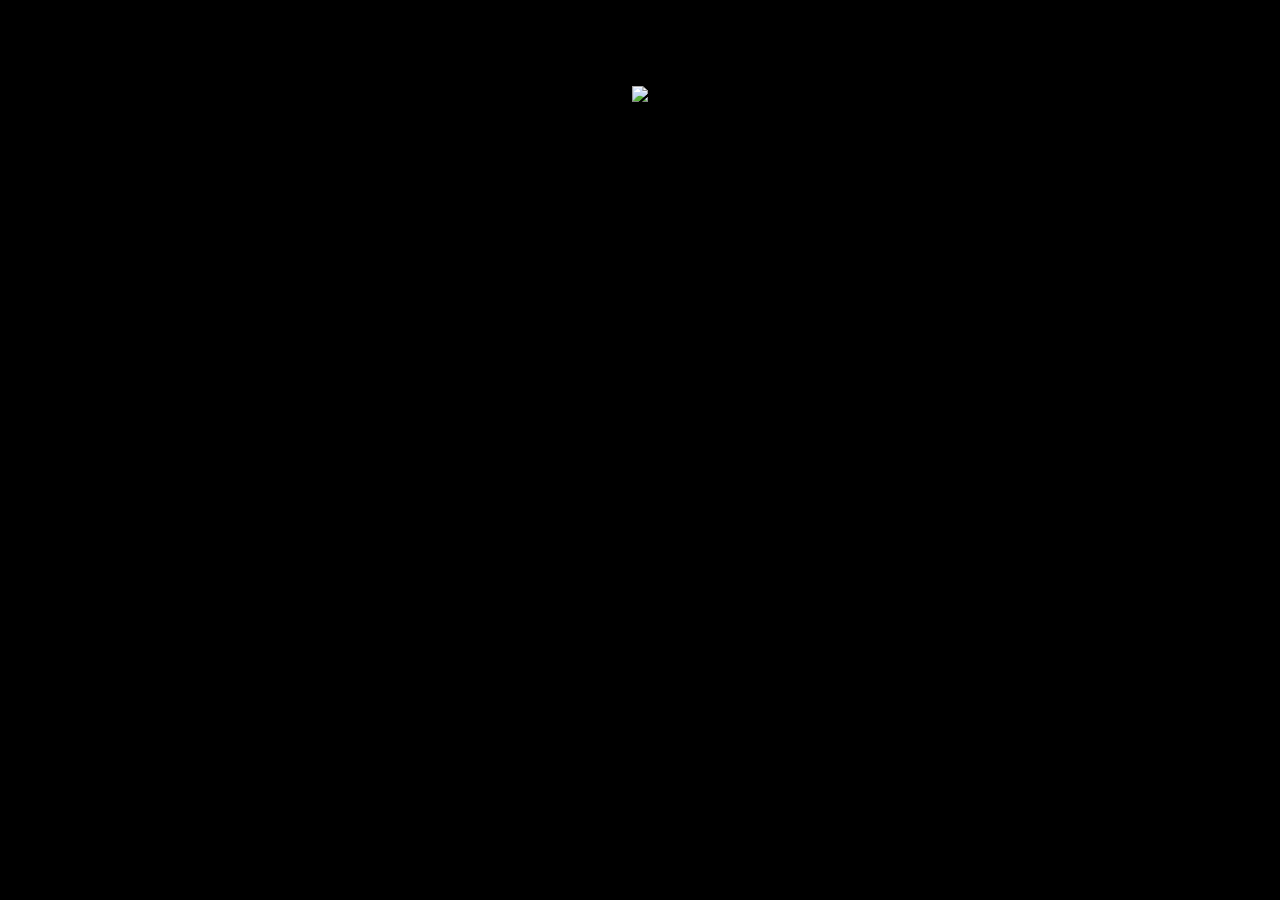
==== csmpixels.html @ 22ea5070 "Create csmpixels.html" ====
<!DOCTYPE html>
<html>
<head>
<style>
body {background-color:black;color:lightgreen;}
h1 {text-align:center;}
h2 {text-align:center;background-color:lightgreen;color:black;}
h3 {text-align:center;color:green;}
a {color:orange;}
</style>
</head>
<body>

<div>
<p><br>&nbsp;<br>&nbsp;</p>
<center><img src="https://1drv.ms/i/c/fcd1c302e0af8dc0/IQT4ltzvrvEoSr7eKUem1xelAeI2-jrMFQgc3FLiYfMkKkA?width=1024" width="1024" height="auto" /></center>
</div>
</body>
</html>
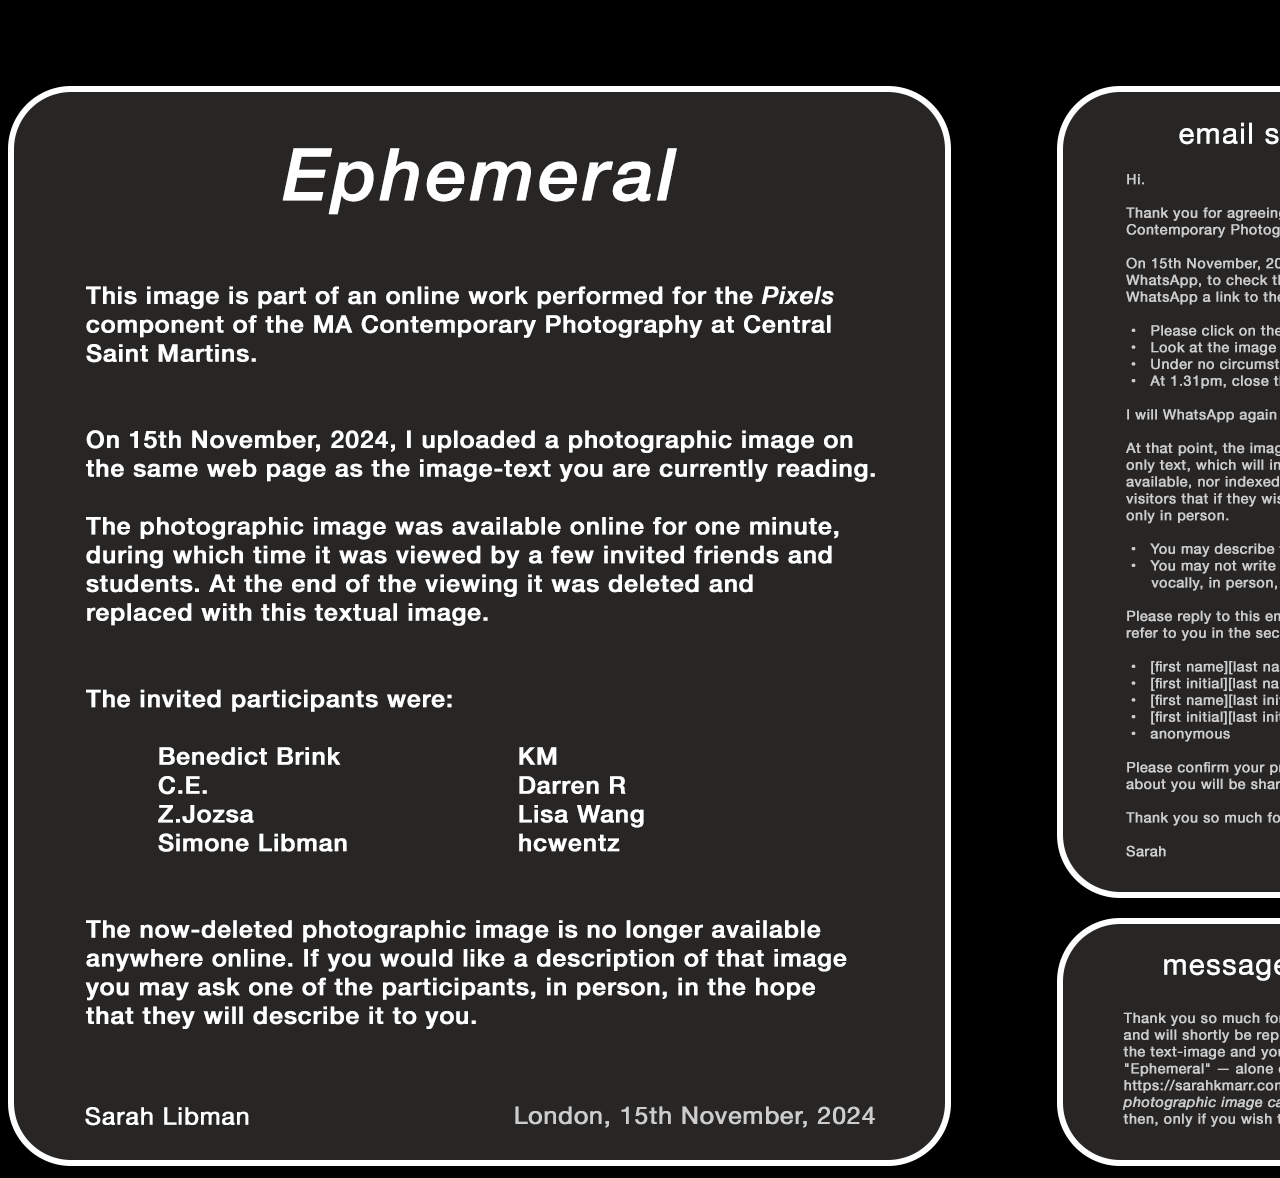
==== commit 2aff20a0: "final pixels page and text" ====
--- a/csmpixels.html
+++ b/csmpixels.html
@@ -13,7 +13,7 @@
 
 <div>
 <p><br>&nbsp;<br>&nbsp;</p>
-<center><img src="https://1drv.ms/i/c/fcd1c302e0af8dc0/IQT4ltzvrvEoSr7eKUem1xelAeI2-jrMFQgc3FLiYfMkKkA?width=1024" width="1024" height="auto" /></center>
+<center><img src="csmpixels.png" width="1920" height="auto" /></center>
 </div>
 </body>
 </html> 